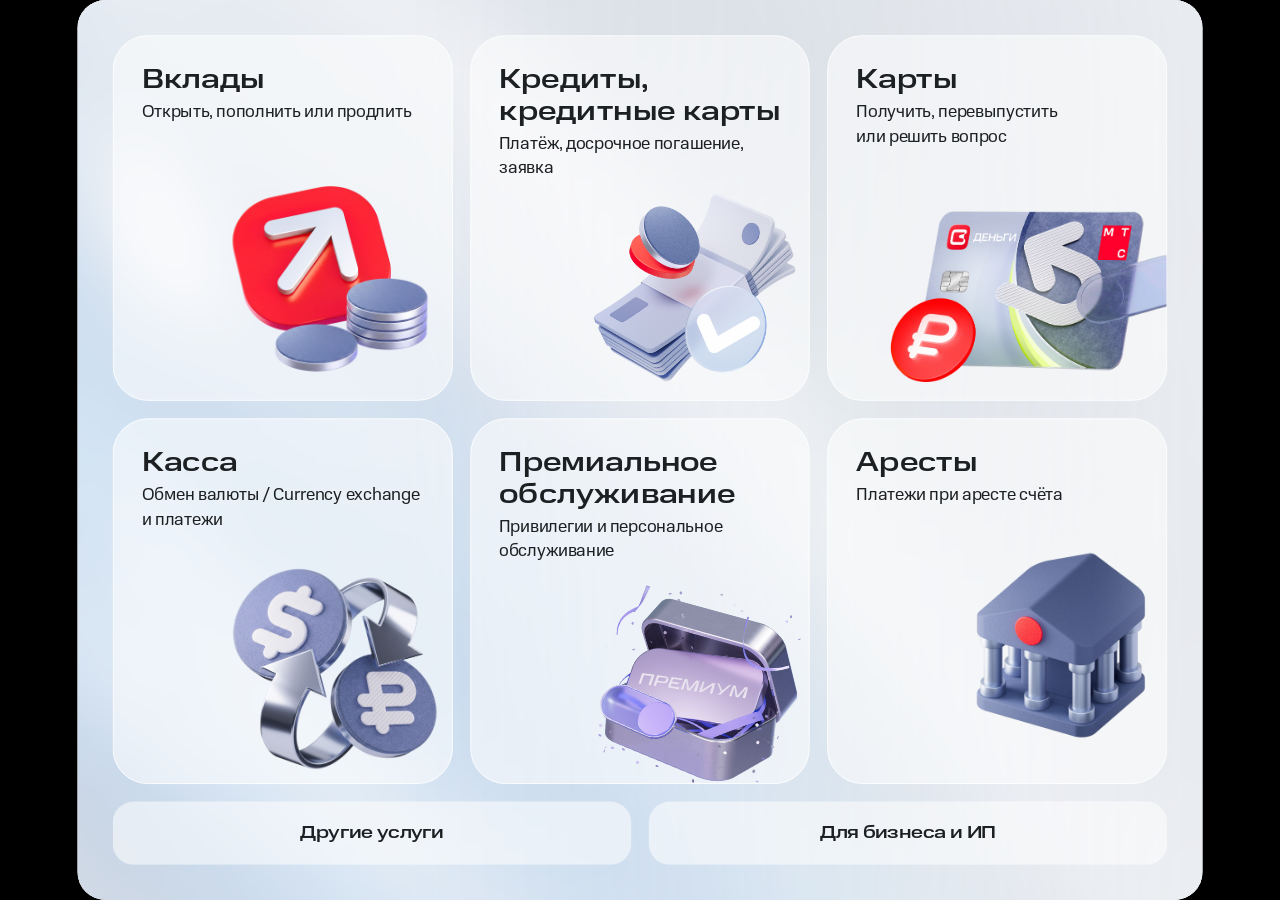
==== index.html @ 758f0f4c "Publish public prototype frontend with Supabase-protected metrics" ====
<!doctype html>
<html lang="ru">
  <head>
    <meta charset="UTF-8" />
    <meta name="viewport" content="width=device-width, initial-scale=1.0" />
    <title>МТС Банк · Прототип СУО</title>
    <meta name="description" content="Интерактивный прототип терминала электронной очереди. 1280 × 1024." />
    <meta name="robots" content="noindex, nofollow" />
    <script type="module" crossorigin src="./assets/index-Cea6zrxK.js"></script>
    <link rel="stylesheet" crossorigin href="./assets/index-D44jcWHh.css">
  </head>
  <body>
    <div id="root"></div>
  </body>
</html>
---- assets/index-D44jcWHh.css ----
.kiosk-prototype-stage{position:relative;width:100%;height:100dvh;overflow:hidden;background:#000}.kiosk-prototype-stage>.kiosk-prototype-shell{position:absolute;left:50%;top:50%;transform-origin:center}.kiosk-home{position:relative;isolation:isolate;display:flex;flex-direction:column;gap:36px;box-sizing:border-box;width:1280px;height:1024px;padding:40px;overflow:hidden;border-radius:32px;background:#f2f3f7;color:#1d2023;font-family:MTS Compact,sans-serif;-webkit-font-smoothing:antialiased;user-select:none;-webkit-user-select:none}.kiosk-background-stack{position:absolute;z-index:-1;top:0;right:0;bottom:0;left:0;pointer-events:none}.kiosk-background-layer{position:absolute;top:0;right:0;bottom:0;left:0;overflow:hidden;background:#f2f3f7}.kiosk-home__background{position:absolute;left:calc(50% - 45px);top:50%;display:flex;align-items:center;justify-content:center;width:2214px;height:1128px;transform:translate(-50%,-50%);pointer-events:none}.kiosk-home__gradient{position:relative;flex:none;width:1128px;height:2214px;transform:rotate(90deg) scaleY(-1);filter:blur(10px)}.kiosk-home__gradient>img{position:absolute;width:100%;height:100%;opacity:1;object-position:bottom}.kiosk-home__gradient-overlay{position:absolute;top:0;right:0;bottom:0;left:0;background:linear-gradient(to bottom,transparent 40%,rgb(255 255 255 / 50%) 80%)}.kiosk-background-layer--business .kiosk-home__background{left:calc(50% - 45.16px);width:3030px;height:1444px}.kiosk-background-layer--business .kiosk-home__gradient{width:1444px;height:3030px;transform:rotate(-90deg);filter:blur(25px)}.kiosk-background-layer--business .kiosk-home__gradient>img{object-fit:cover}.kiosk-ticket__home{position:absolute;right:0;bottom:0;z-index:2}.kiosk-home__business{-webkit-appearance:none;-moz-appearance:none;appearance:none;display:flex;align-items:center;justify-content:center;height:46px;padding:0 16px;border:0;border-radius:16px;background:#fff;color:inherit;font-family:MTS Wide,sans-serif;font-size:20px;font-weight:500;line-height:24px;white-space:nowrap;touch-action:manipulation;-webkit-tap-highlight-color:transparent;cursor:pointer}.kiosk-home__content{display:flex;flex:1;min-height:0;flex-direction:column;gap:20px}.kiosk-home__secondary{display:flex;flex:none;gap:20px;height:72px}.kiosk-home__secondary-button{flex:1;min-width:0;border:0;border-radius:24px;padding:20px 16px;background:#ffffff8c;color:inherit;font-family:MTS Wide,sans-serif;font-size:20px;font-weight:500;line-height:24px;touch-action:manipulation;-webkit-tap-highlight-color:transparent;cursor:pointer}.kiosk-home__secondary-button:focus-visible{outline:3px solid #ff0032;outline-offset:-4px}.kiosk-home__content--retail .kiosk-home__card--premium .kiosk-home__art{right:-58.78px;bottom:-66.11px}.kiosk-home__card--arrests .kiosk-home__art{left:100.67px;top:0;width:278.813px;height:278.813px;overflow:hidden}.kiosk-home__card--arrests .kiosk-home__art img{left:2.14%;top:6.48%;width:88.83%;height:88.83%}.kiosk-home__grid{position:relative;display:grid;grid-template-columns:repeat(3,minmax(0,1fr));grid-template-rows:repeat(2,minmax(0,1fr));flex:1;min-height:0;gap:20px}.kiosk-home__card{-webkit-appearance:none;-moz-appearance:none;appearance:none;position:relative;display:flex;flex-direction:column;align-items:stretch;min-width:0;min-height:0;gap:16px;padding:32px;overflow:hidden;border:1px solid #fff;border-radius:40px;background:#ffffff8c;color:inherit;text-align:left;touch-action:manipulation;-webkit-tap-highlight-color:transparent;cursor:pointer}.kiosk-home__card[data-selected],.kiosk-home__business[data-selected]{background:#ffffffe5}.kiosk-home__card:focus-visible,.kiosk-home__business:focus-visible{outline:3px solid #ff0032;outline-offset:-4px}.kiosk-home__copy{position:relative;z-index:1;display:flex;flex:none;flex-direction:column;gap:4px;width:100%}.kiosk-home h2{margin:0;font-family:MTS Wide,sans-serif;font-size:32px;font-weight:500;line-height:36px;letter-spacing:0}.kiosk-home p{margin:0;font-family:MTS Compact,sans-serif;font-size:20px;font-weight:400;line-height:28px;letter-spacing:0}.kiosk-home__art-slot{position:relative;flex:1;min-height:0;width:100%;pointer-events:none}.kiosk-home__art{position:absolute}.kiosk-home__art img{position:absolute;display:block;max-width:none;width:100%;height:100%;object-fit:cover}.kiosk-home__card--deposits .kiosk-home__art{right:-66.23px;bottom:-66.11px;width:351.813px;height:351.813px}.kiosk-home__card--loans .kiosk-home__art{right:-56.26px;bottom:-32.85px;width:307.693px;height:307.693px;overflow:hidden}.kiosk-home__card--loans .kiosk-home__art img{top:4.23%}.kiosk-home__card--cards .kiosk-home__art{right:-71.92px;bottom:-23.97px;width:394.59px;height:241.735px}.kiosk-home__card--cash .kiosk-home__art{right:-27.8px;bottom:-24.4px;width:281.164px;height:250.603px;overflow:hidden}.kiosk-home__card--cash .kiosk-home__art img{left:8.55%;top:0;width:93.34%;height:100.59%;object-fit:fill}.kiosk-home__card--premium .kiosk-home__art{right:-57.4px;bottom:-50.18px;display:flex;align-items:center;justify-content:center;width:300.112px;height:300.112px}.kiosk-home__premium-rotation{position:relative;flex:none;width:268.333px;height:268.333px;transform:rotate(7.27deg)}.kiosk-home__card--services .kiosk-home__art{right:-51.4px;bottom:-40.34px;width:278.813px;height:278.813px;overflow:hidden}.kiosk-home__card--services .kiosk-home__art img{left:2.14%;top:6.48%;width:88.83%;height:88.83%}.kiosk-prototype-viewport{position:relative;flex:1;width:1200px;min-height:0;overflow:hidden}.kiosk-prototype-content{position:absolute;top:0;right:0;bottom:0;left:0;display:flex;flex-direction:column;gap:36px}.kiosk-menu__back:focus-visible,.kiosk-menu__option:focus-visible{outline:3px solid #ff0032;outline-offset:-4px}.kiosk-home--business .kiosk-home__copy p{white-space:pre-line}.kiosk-home__card--business-rko .kiosk-home__art{left:calc(50% + 52.5px);top:calc(50% + 10px);width:258px;height:262px;transform:translate(-50%,-50%)}.kiosk-home__card--client-bank .kiosk-home__art{right:-20.5px;bottom:-12px;width:262px;height:230px}.kiosk-home__card--acquiring .kiosk-home__art{left:calc(50% + 55.76px);top:calc(50% + 11.88px);display:flex;align-items:center;justify-content:center;width:271.174px;height:273.768px;transform:translate(-50%,-50%)}.kiosk-home__business-rotation{position:relative;flex:none}.kiosk-home__card--acquiring .kiosk-home__business-rotation{width:242px;height:245px;transform:rotate(7.3deg)}.kiosk-home__card--payroll .kiosk-home__art{right:-13.17px;bottom:-11px;width:250px;height:225px}.kiosk-home__card--business-deposits .kiosk-home__art{left:calc(50% + 49.34px);top:calc(50% + 23px);width:267px;height:262px;transform:translate(-50%,-50%)}.kiosk-home__card--business-loans .kiosk-home__art{right:-34.76px;bottom:-29.95px;display:flex;align-items:center;justify-content:center;width:292.497px;height:253.925px}.kiosk-home__card--business-loans .kiosk-home__business-rotation{width:273.881px;height:231.577px;transform:rotate(4.85deg)}.kiosk-menu__heading{position:relative;display:flex;align-items:center;flex:none;width:1200px;height:80px;gap:32px}.kiosk-menu__back{-webkit-appearance:none;-moz-appearance:none;appearance:none;display:flex;align-items:center;justify-content:center;flex:none;width:72px;height:72px;border:0;padding:20px;border-radius:80px;background:#fff;cursor:pointer;touch-action:manipulation;-webkit-tap-highlight-color:transparent}.kiosk-menu__icon-viewport{display:flex;align-items:center;justify-content:center;flex:none;width:32px;height:32px;overflow:hidden}.kiosk-menu__icon-viewport img{display:block;flex:none;max-width:none}.kiosk-menu__title,.kiosk-ticket__heading h1{margin:0;font-family:MTS Wide,sans-serif;font-size:36px;font-weight:500;line-height:40px;letter-spacing:0;outline:none}.kiosk-menu__grid{position:relative;display:grid;grid-template-columns:repeat(2,minmax(0,1fr));grid-template-rows:repeat(5,136px);flex:1;min-height:0;width:1200px;gap:20px}.kiosk-menu__grid[data-menu=services]{grid-template-rows:repeat(3,136px) minmax(136px,1fr) 136px}.kiosk-menu__option{-webkit-appearance:none;-moz-appearance:none;appearance:none;display:flex;align-items:center;justify-content:space-between;gap:0;min-width:0;padding:32px;border:0;border-radius:40px;background:#fff;color:#1d2023;text-align:left;cursor:pointer;touch-action:manipulation;-webkit-tap-highlight-color:transparent}.kiosk-menu__option:active{background:#f9fafc}.kiosk-menu__option-copy{display:flex;flex:1;flex-direction:column;align-items:flex-start;min-width:0;gap:8px}.kiosk-menu__option-title{width:100%;font-family:MTS Wide,sans-serif;font-size:24px;font-weight:500;line-height:28px;white-space:pre-line}.kiosk-menu__arrow{display:flex;align-items:center;justify-content:center;flex:none;width:64px;height:64px;padding:20px;border-radius:20px;background:#f2f3f7}.kiosk-menu__arrow--plain{background:#fff}.kiosk-menu__tags{display:flex;gap:4px;font-family:MTS Text,sans-serif;font-size:20px;font-weight:400;line-height:28px;white-space:nowrap}.kiosk-menu__tags>span{display:flex;align-items:center;height:36px;padding:4px 6px;border-radius:20px;background:#f2f3f7}.kiosk-ticket__heading{position:relative;display:flex;flex:none;flex-direction:column;align-items:center;justify-content:center;width:1200px;height:80px;gap:8px;text-align:center}.kiosk-ticket__heading p{font-family:MTS Text,sans-serif;font-size:24px;line-height:32px}.kiosk-ticket__content{position:relative;display:flex;flex:1;align-items:center;justify-content:center;width:1200px;min-height:0}.kiosk-printer{position:relative;flex:none;width:582px;height:668.447px}.kiosk-printer__slot{position:absolute;inset:0 0 auto;height:40px;border:1px solid rgb(188 195 208 / 20%);border-radius:42px;background:#bbc1c7;box-shadow:inset 0 0 4px #00000040}.kiosk-printer__slot img{position:absolute;left:10px;top:10px;max-width:none;border-radius:20px}.kiosk-printer__paper-window{position:absolute;left:28px;top:20.447px;width:526px;height:648px;overflow:hidden;filter:drop-shadow(0 4px 12px rgb(0 0 0 / 20%))}.kiosk-printer__paper-shadow{position:absolute;z-index:1;top:0;left:0;width:100%;height:26px;background:linear-gradient(to bottom,rgb(0 0 0 / 40%),transparent);pointer-events:none}.kiosk-receipt{display:flex;flex-direction:column;width:526px;height:648px}.kiosk-receipt__body{display:flex;flex:1;flex-direction:column;align-items:center;min-height:0;padding:50px 20px 20px;gap:20px;background-image:linear-gradient(0deg,#0000000d,#fdfdf90d 10%),linear-gradient(90deg,#fdfdf9,#fdfdf9)}.kiosk-receipt__header{display:flex;align-items:center;justify-content:space-between;flex:none;width:100%;height:24px;font-family:MTS Wide,sans-serif;font-size:20px;font-weight:500;line-height:24px}.kiosk-receipt__header time,.kiosk-receipt__label{font-family:MTS Wide,sans-serif;font-size:10px;font-weight:700;line-height:12px;text-transform:uppercase;color:#626c77}.kiosk-receipt__header time{text-align:right}.kiosk-receipt__separator{flex:none;width:100%;height:1px;border-top:1px dashed #8d969f}.kiosk-receipt__number{display:flex;flex:1;flex-direction:column;align-items:center;justify-content:center;min-height:0;width:100%;gap:20px}.kiosk-receipt__number strong{font-family:MTS Wide,sans-serif;font-size:80px;font-weight:500;line-height:72px}.kiosk-receipt__service{display:flex;flex:none;flex-direction:column;align-items:center;width:100%;gap:8px;text-align:center}.kiosk-receipt__service>[data-ticket-service]{font-family:MTS Text,sans-serif;font-size:20px;line-height:28px;overflow-wrap:anywhere}.kiosk-receipt__instructions{display:flex;flex:none;flex-direction:column;align-items:center;gap:12px;font-family:MTS Compact,sans-serif;font-size:14px;font-weight:400;line-height:20px;text-align:center;color:#626c77}.kiosk-receipt__edge{display:block;flex:none;max-width:none}/*! tailwindcss v4.1.12 | MIT License | https://tailwindcss.com */@font-face{font-family:MTS Compact;src:url(./MTSCompact-Regular-wCKyQM0D.woff2)format("woff2");font-weight:400;font-display:swap}@font-face{font-family:MTS Compact;src:url(./MTSCompact-Medium-CcTpAFTL.woff2)format("woff2");font-weight:500 600;font-display:swap}@font-face{font-family:MTS Wide;src:url(./MTSWide-Bold-Oon_wgCm.woff2)format("woff2");font-weight:700;font-display:swap}@font-face{font-family:MTS Wide;src:url(./MTSWide-Medium-Qw88QCFN.ttf)format("truetype");font-weight:500;font-display:swap}@font-face{font-family:MTS Text;src:url(./MTSText-Regular-DjnoRHRw.ttf)format("truetype");font-weight:400;font-display:swap}@layer theme{:root,:host{--font-sans:ui-sans-serif,system-ui,sans-serif,"Apple Color Emoji","Segoe UI Emoji","Segoe UI Symbol","Noto Color Emoji";--font-mono:ui-monospace,SFMono-Regular,Menlo,Monaco,Consolas,"Liberation Mono","Courier New",monospace;--default-font-family:var(--font-sans);--default-mono-font-family:var(--font-mono)}}@layer base{*,:after,:before,::backdrop{box-sizing:border-box;border:0 solid;margin:0;padding:0}::file-selector-button{box-sizing:border-box;border:0 solid;margin:0;padding:0}html,:host{-webkit-text-size-adjust:100%;-moz-tab-size:4;tab-size:4;line-height:1.5;font-family:var(--default-font-family,ui-sans-serif,system-ui,sans-serif,"Apple Color Emoji","Segoe UI Emoji","Segoe UI Symbol","Noto Color Emoji");font-feature-settings:var(--default-font-feature-settings,normal);font-variation-settings:var(--default-font-variation-settings,normal);-webkit-tap-highlight-color:transparent}hr{height:0;color:inherit;border-top-width:1px}abbr:where([title]){-webkit-text-decoration:underline dotted;text-decoration:underline dotted}h1,h2,h3,h4,h5,h6{font-size:inherit;font-weight:inherit}a{color:inherit;-webkit-text-decoration:inherit;text-decoration:inherit}b,strong{font-weight:bolder}code,kbd,samp,pre{font-family:var(--default-mono-font-family,ui-monospace,SFMono-Regular,Menlo,Monaco,Consolas,"Liberation Mono","Courier New",monospace);font-feature-settings:var(--default-mono-font-feature-settings,normal);font-variation-settings:var(--default-mono-font-variation-settings,normal);font-size:1em}small{font-size:80%}sub,sup{vertical-align:baseline;font-size:75%;line-height:0;position:relative}sub{bottom:-.25em}sup{top:-.5em}table{text-indent:0;border-color:inherit;border-collapse:collapse}:-moz-focusring{outline:auto}progress{vertical-align:baseline}summary{display:list-item}ol,ul,menu{list-style:none}img,svg,video,canvas,audio,iframe,embed,object{vertical-align:middle;display:block}img,video{max-width:100%;height:auto}button,input,select,optgroup,textarea{font:inherit;font-feature-settings:inherit;font-variation-settings:inherit;letter-spacing:inherit;color:inherit;opacity:1;background-color:#0000;border-radius:0}::file-selector-button{font:inherit;font-feature-settings:inherit;font-variation-settings:inherit;letter-spacing:inherit;color:inherit;opacity:1;background-color:#0000;border-radius:0}:where(select:is([multiple],[size])) optgroup{font-weight:bolder}:where(select:is([multiple],[size])) optgroup option{padding-inline-start:20px}::file-selector-button{margin-inline-end:4px}::placeholder{opacity:1}@supports (not ((-webkit-appearance:-apple-pay-button))) or (contain-intrinsic-size:1px){::placeholder{color:currentColor}@supports (color:color-mix(in lab,red,red)){::placeholder{color:color-mix(in oklab,currentcolor 50%,transparent)}}}textarea{resize:vertical}::-webkit-search-decoration{-webkit-appearance:none}::-webkit-date-and-time-value{min-height:1lh;text-align:inherit}::-webkit-datetime-edit{display:inline-flex}::-webkit-datetime-edit-fields-wrapper{padding:0}::-webkit-datetime-edit{padding-block:0}::-webkit-datetime-edit-year-field{padding-block:0}::-webkit-datetime-edit-month-field{padding-block:0}::-webkit-datetime-edit-day-field{padding-block:0}::-webkit-datetime-edit-hour-field{padding-block:0}::-webkit-datetime-edit-minute-field{padding-block:0}::-webkit-datetime-edit-second-field{padding-block:0}::-webkit-datetime-edit-millisecond-field{padding-block:0}::-webkit-datetime-edit-meridiem-field{padding-block:0}::-webkit-calendar-picker-indicator{line-height:1}:-moz-ui-invalid{box-shadow:none}button,input:where([type=button],[type=reset],[type=submit]){-webkit-appearance:button;-moz-appearance:button;appearance:button}::file-selector-button{-webkit-appearance:button;-moz-appearance:button;appearance:button}::-webkit-inner-spin-button{height:auto}::-webkit-outer-spin-button{height:auto}[hidden]:where(:not([hidden=until-found])){display:none!important}}@layer components,utilities;html,body,#root{min-height:100%;margin:0}html{font-size:16px}body{background:#000}
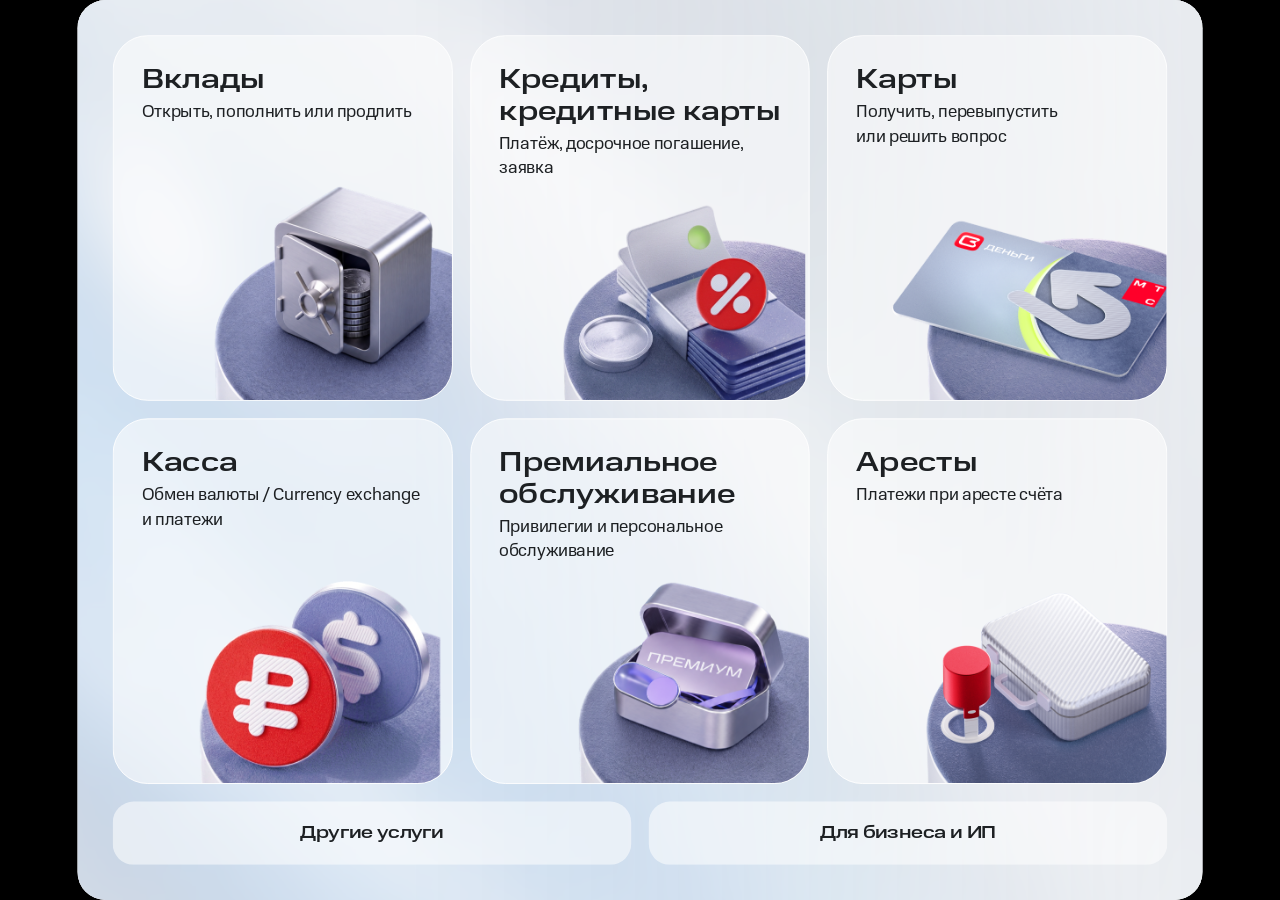
==== commit cd04b5fb: "Publish updated kiosk home illustrations" ====
--- a/index.html
+++ b/index.html
@@ -6,8 +6,8 @@
     <title>МТС Банк · Прототип СУО</title>
     <meta name="description" content="Интерактивный прототип терминала электронной очереди. 1280 × 1024." />
     <meta name="robots" content="noindex, nofollow" />
-    <script type="module" crossorigin src="./assets/index-Cea6zrxK.js"></script>
-    <link rel="stylesheet" crossorigin href="./assets/index-D44jcWHh.css">
+    <script type="module" crossorigin src="./assets/index-D0PzVNwk.js"></script>
+    <link rel="stylesheet" crossorigin href="./assets/index-BdX61cpm.css">
   </head>
   <body>
     <div id="root"></div>
--- a/assets/index-BdX61cpm.css
+++ b/assets/index-BdX61cpm.css
@@ -0,0 +1 @@
+.kiosk-prototype-stage{position:relative;width:100%;height:100dvh;overflow:hidden;background:#000}.kiosk-prototype-stage>.kiosk-prototype-shell{position:absolute;left:50%;top:50%;transform-origin:center}.kiosk-home{position:relative;isolation:isolate;display:flex;flex-direction:column;gap:36px;box-sizing:border-box;width:1280px;height:1024px;padding:40px;overflow:hidden;border-radius:32px;background:#f2f3f7;color:#1d2023;font-family:MTS Compact,sans-serif;-webkit-font-smoothing:antialiased;user-select:none;-webkit-user-select:none}.kiosk-background-stack{position:absolute;z-index:-1;top:0;right:0;bottom:0;left:0;pointer-events:none}.kiosk-background-layer{position:absolute;top:0;right:0;bottom:0;left:0;overflow:hidden;background:#f2f3f7}.kiosk-home__background{position:absolute;left:calc(50% - 45px);top:50%;display:flex;align-items:center;justify-content:center;width:2214px;height:1128px;transform:translate(-50%,-50%);pointer-events:none}.kiosk-home__gradient{position:relative;flex:none;width:1128px;height:2214px;transform:rotate(90deg) scaleY(-1);filter:blur(10px)}.kiosk-home__gradient>img{position:absolute;width:100%;height:100%;opacity:1;object-position:bottom}.kiosk-home__gradient-overlay{position:absolute;top:0;right:0;bottom:0;left:0;background:linear-gradient(to bottom,transparent 40%,rgb(255 255 255 / 50%) 80%)}.kiosk-background-layer--business .kiosk-home__background{left:calc(50% - 45.16px);width:3030px;height:1444px}.kiosk-background-layer--business .kiosk-home__gradient{width:1444px;height:3030px;transform:rotate(-90deg);filter:blur(25px)}.kiosk-background-layer--business .kiosk-home__gradient>img{object-fit:cover}.kiosk-ticket__home{position:absolute;right:0;bottom:0;z-index:2}.kiosk-home__business{-webkit-appearance:none;-moz-appearance:none;appearance:none;display:flex;align-items:center;justify-content:center;height:46px;padding:0 16px;border:0;border-radius:16px;background:#fff;color:inherit;font-family:MTS Wide,sans-serif;font-size:20px;font-weight:500;line-height:24px;white-space:nowrap;touch-action:manipulation;-webkit-tap-highlight-color:transparent;cursor:pointer}.kiosk-home__content{display:flex;flex:1;min-height:0;flex-direction:column;gap:20px}.kiosk-home__secondary{display:flex;flex:none;gap:20px;height:72px}.kiosk-home__secondary-button{flex:1;min-width:0;border:0;border-radius:24px;padding:20px 16px;background:#ffffff8c;color:inherit;font-family:MTS Wide,sans-serif;font-size:20px;font-weight:500;line-height:24px;touch-action:manipulation;-webkit-tap-highlight-color:transparent;cursor:pointer}.kiosk-home__secondary-button:focus-visible{outline:3px solid #ff0032;outline-offset:-4px}.kiosk-home__grid{position:relative;display:grid;grid-template-columns:repeat(3,minmax(0,1fr));grid-template-rows:repeat(2,minmax(0,1fr));flex:1;min-height:0;gap:20px}.kiosk-home__card{-webkit-appearance:none;-moz-appearance:none;appearance:none;position:relative;display:flex;flex-direction:column;align-items:stretch;min-width:0;min-height:0;gap:16px;padding:32px;overflow:hidden;border:1px solid #fff;border-radius:40px;background:#ffffff8c;color:inherit;text-align:left;touch-action:manipulation;-webkit-tap-highlight-color:transparent;cursor:pointer}.kiosk-home__card[data-selected],.kiosk-home__business[data-selected]{background:#ffffffe5}.kiosk-home__card:focus-visible,.kiosk-home__business:focus-visible{outline:3px solid #ff0032;outline-offset:-4px}.kiosk-home__copy{position:relative;z-index:1;display:flex;flex:none;flex-direction:column;gap:4px;width:100%}.kiosk-home h2{margin:0;font-family:MTS Wide,sans-serif;font-size:32px;font-weight:500;line-height:36px;letter-spacing:0}.kiosk-home p{margin:0;font-family:MTS Compact,sans-serif;font-size:20px;font-weight:400;line-height:28px;letter-spacing:0}.kiosk-home__art-slot{position:relative;flex:1;min-height:0;width:100%;pointer-events:none}.kiosk-home__art{position:absolute}.kiosk-home__art img{position:absolute;display:block;max-width:none;width:100%;height:100%;object-fit:cover}.kiosk-home__content--retail .kiosk-home__art-slot{position:absolute;top:-1px;right:-1px;bottom:-1px;left:-1px;width:auto}.kiosk-home__content--retail .kiosk-home__art{top:0;right:0;bottom:0;left:0}.kiosk-home__premium-rotation{position:absolute;top:0;right:0;bottom:0;left:0}.kiosk-home__content--retail .kiosk-home__art img{object-fit:fill}.kiosk-home__card--services .kiosk-home__art{right:-51.4px;bottom:-40.34px;width:278.813px;height:278.813px;overflow:hidden}.kiosk-home__card--services .kiosk-home__art img{left:2.14%;top:6.48%;width:88.83%;height:88.83%}.kiosk-prototype-viewport{position:relative;flex:1;width:1200px;min-height:0;overflow:hidden}.kiosk-prototype-content{position:absolute;top:0;right:0;bottom:0;left:0;display:flex;flex-direction:column;gap:36px}.kiosk-menu__back:focus-visible,.kiosk-menu__option:focus-visible{outline:3px solid #ff0032;outline-offset:-4px}.kiosk-home--business .kiosk-home__copy p{white-space:pre-line}.kiosk-home__card--business-rko .kiosk-home__art{left:calc(50% + 52.5px);top:calc(50% + 10px);width:258px;height:262px;transform:translate(-50%,-50%)}.kiosk-home__card--client-bank .kiosk-home__art{right:-20.5px;bottom:-12px;width:262px;height:230px}.kiosk-home__card--acquiring .kiosk-home__art{left:calc(50% + 55.76px);top:calc(50% + 11.88px);display:flex;align-items:center;justify-content:center;width:271.174px;height:273.768px;transform:translate(-50%,-50%)}.kiosk-home__business-rotation{position:relative;flex:none}.kiosk-home__card--acquiring .kiosk-home__business-rotation{width:242px;height:245px;transform:rotate(7.3deg)}.kiosk-home__card--payroll .kiosk-home__art{right:-13.17px;bottom:-11px;width:250px;height:225px}.kiosk-home__card--business-deposits .kiosk-home__art{left:calc(50% + 49.34px);top:calc(50% + 23px);width:267px;height:262px;transform:translate(-50%,-50%)}.kiosk-home__card--business-loans .kiosk-home__art{right:-34.76px;bottom:-29.95px;display:flex;align-items:center;justify-content:center;width:292.497px;height:253.925px}.kiosk-home__card--business-loans .kiosk-home__business-rotation{width:273.881px;height:231.577px;transform:rotate(4.85deg)}.kiosk-menu__heading{position:relative;display:flex;align-items:center;flex:none;width:1200px;height:80px;gap:32px}.kiosk-menu__back{-webkit-appearance:none;-moz-appearance:none;appearance:none;display:flex;align-items:center;justify-content:center;flex:none;width:72px;height:72px;border:0;padding:20px;border-radius:80px;background:#fff;cursor:pointer;touch-action:manipulation;-webkit-tap-highlight-color:transparent}.kiosk-menu__icon-viewport{display:flex;align-items:center;justify-content:center;flex:none;width:32px;height:32px;overflow:hidden}.kiosk-menu__icon-viewport img{display:block;flex:none;max-width:none}.kiosk-menu__title,.kiosk-ticket__heading h1{margin:0;font-family:MTS Wide,sans-serif;font-size:36px;font-weight:500;line-height:40px;letter-spacing:0;outline:none}.kiosk-menu__grid{position:relative;display:grid;grid-template-columns:repeat(2,minmax(0,1fr));grid-template-rows:repeat(5,136px);flex:1;min-height:0;width:1200px;gap:20px}.kiosk-menu__grid[data-menu=services]{grid-template-rows:repeat(3,136px) minmax(136px,1fr) 136px}.kiosk-menu__option{-webkit-appearance:none;-moz-appearance:none;appearance:none;display:flex;align-items:center;justify-content:space-between;gap:0;min-width:0;padding:32px;border:0;border-radius:40px;background:#fff;color:#1d2023;text-align:left;cursor:pointer;touch-action:manipulation;-webkit-tap-highlight-color:transparent}.kiosk-menu__option:active{background:#f9fafc}.kiosk-menu__option-copy{display:flex;flex:1;flex-direction:column;align-items:flex-start;min-width:0;gap:8px}.kiosk-menu__option-title{width:100%;font-family:MTS Wide,sans-serif;font-size:24px;font-weight:500;line-height:28px;white-space:pre-line}.kiosk-menu__arrow{display:flex;align-items:center;justify-content:center;flex:none;width:64px;height:64px;padding:20px;border-radius:20px;background:#f2f3f7}.kiosk-menu__arrow--plain{background:#fff}.kiosk-menu__tags{display:flex;gap:4px;font-family:MTS Text,sans-serif;font-size:20px;font-weight:400;line-height:28px;white-space:nowrap}.kiosk-menu__tags>span{display:flex;align-items:center;height:36px;padding:4px 6px;border-radius:20px;background:#f2f3f7}.kiosk-ticket__heading{position:relative;display:flex;flex:none;flex-direction:column;align-items:center;justify-content:center;width:1200px;height:80px;gap:8px;text-align:center}.kiosk-ticket__heading p{font-family:MTS Text,sans-serif;font-size:24px;line-height:32px}.kiosk-ticket__content{position:relative;display:flex;flex:1;align-items:center;justify-content:center;width:1200px;min-height:0}.kiosk-printer{position:relative;flex:none;width:582px;height:668.447px}.kiosk-printer__slot{position:absolute;inset:0 0 auto;height:40px;border:1px solid rgb(188 195 208 / 20%);border-radius:42px;background:#bbc1c7;box-shadow:inset 0 0 4px #00000040}.kiosk-printer__slot img{position:absolute;left:10px;top:10px;max-width:none;border-radius:20px}.kiosk-printer__paper-window{position:absolute;left:28px;top:20.447px;width:526px;height:648px;overflow:hidden;filter:drop-shadow(0 4px 12px rgb(0 0 0 / 20%))}.kiosk-printer__paper-shadow{position:absolute;z-index:1;top:0;left:0;width:100%;height:26px;background:linear-gradient(to bottom,rgb(0 0 0 / 40%),transparent);pointer-events:none}.kiosk-receipt{display:flex;flex-direction:column;width:526px;height:648px}.kiosk-receipt__body{display:flex;flex:1;flex-direction:column;align-items:center;min-height:0;padding:50px 20px 20px;gap:20px;background-image:linear-gradient(0deg,#0000000d,#fdfdf90d 10%),linear-gradient(90deg,#fdfdf9,#fdfdf9)}.kiosk-receipt__header{display:flex;align-items:center;justify-content:space-between;flex:none;width:100%;height:24px;font-family:MTS Wide,sans-serif;font-size:20px;font-weight:500;line-height:24px}.kiosk-receipt__header time,.kiosk-receipt__label{font-family:MTS Wide,sans-serif;font-size:10px;font-weight:700;line-height:12px;text-transform:uppercase;color:#626c77}.kiosk-receipt__header time{text-align:right}.kiosk-receipt__separator{flex:none;width:100%;height:1px;border-top:1px dashed #8d969f}.kiosk-receipt__number{display:flex;flex:1;flex-direction:column;align-items:center;justify-content:center;min-height:0;width:100%;gap:20px}.kiosk-receipt__number strong{font-family:MTS Wide,sans-serif;font-size:80px;font-weight:500;line-height:72px}.kiosk-receipt__service{display:flex;flex:none;flex-direction:column;align-items:center;width:100%;gap:8px;text-align:center}.kiosk-receipt__service>[data-ticket-service]{font-family:MTS Text,sans-serif;font-size:20px;line-height:28px;overflow-wrap:anywhere}.kiosk-receipt__instructions{display:flex;flex:none;flex-direction:column;align-items:center;gap:12px;font-family:MTS Compact,sans-serif;font-size:14px;font-weight:400;line-height:20px;text-align:center;color:#626c77}.kiosk-receipt__edge{display:block;flex:none;max-width:none}/*! tailwindcss v4.1.12 | MIT License | https://tailwindcss.com */@font-face{font-family:MTS Compact;src:url(./MTSCompact-Regular-wCKyQM0D.woff2)format("woff2");font-weight:400;font-display:swap}@font-face{font-family:MTS Compact;src:url(./MTSCompact-Medium-CcTpAFTL.woff2)format("woff2");font-weight:500 600;font-display:swap}@font-face{font-family:MTS Wide;src:url(./MTSWide-Bold-Oon_wgCm.woff2)format("woff2");font-weight:700;font-display:swap}@font-face{font-family:MTS Wide;src:url(./MTSWide-Medium-Qw88QCFN.ttf)format("truetype");font-weight:500;font-display:swap}@font-face{font-family:MTS Text;src:url(./MTSText-Regular-DjnoRHRw.ttf)format("truetype");font-weight:400;font-display:swap}@layer theme{:root,:host{--font-sans:ui-sans-serif,system-ui,sans-serif,"Apple Color Emoji","Segoe UI Emoji","Segoe UI Symbol","Noto Color Emoji";--font-mono:ui-monospace,SFMono-Regular,Menlo,Monaco,Consolas,"Liberation Mono","Courier New",monospace;--default-font-family:var(--font-sans);--default-mono-font-family:var(--font-mono)}}@layer base{*,:after,:before,::backdrop{box-sizing:border-box;border:0 solid;margin:0;padding:0}::file-selector-button{box-sizing:border-box;border:0 solid;margin:0;padding:0}html,:host{-webkit-text-size-adjust:100%;-moz-tab-size:4;tab-size:4;line-height:1.5;font-family:var(--default-font-family,ui-sans-serif,system-ui,sans-serif,"Apple Color Emoji","Segoe UI Emoji","Segoe UI Symbol","Noto Color Emoji");font-feature-settings:var(--default-font-feature-settings,normal);font-variation-settings:var(--default-font-variation-settings,normal);-webkit-tap-highlight-color:transparent}hr{height:0;color:inherit;border-top-width:1px}abbr:where([title]){-webkit-text-decoration:underline dotted;text-decoration:underline dotted}h1,h2,h3,h4,h5,h6{font-size:inherit;font-weight:inherit}a{color:inherit;-webkit-text-decoration:inherit;text-decoration:inherit}b,strong{font-weight:bolder}code,kbd,samp,pre{font-family:var(--default-mono-font-family,ui-monospace,SFMono-Regular,Menlo,Monaco,Consolas,"Liberation Mono","Courier New",monospace);font-feature-settings:var(--default-mono-font-feature-settings,normal);font-variation-settings:var(--default-mono-font-variation-settings,normal);font-size:1em}small{font-size:80%}sub,sup{vertical-align:baseline;font-size:75%;line-height:0;position:relative}sub{bottom:-.25em}sup{top:-.5em}table{text-indent:0;border-color:inherit;border-collapse:collapse}:-moz-focusring{outline:auto}progress{vertical-align:baseline}summary{display:list-item}ol,ul,menu{list-style:none}img,svg,video,canvas,audio,iframe,embed,object{vertical-align:middle;display:block}img,video{max-width:100%;height:auto}button,input,select,optgroup,textarea{font:inherit;font-feature-settings:inherit;font-variation-settings:inherit;letter-spacing:inherit;color:inherit;opacity:1;background-color:#0000;border-radius:0}::file-selector-button{font:inherit;font-feature-settings:inherit;font-variation-settings:inherit;letter-spacing:inherit;color:inherit;opacity:1;background-color:#0000;border-radius:0}:where(select:is([multiple],[size])) optgroup{font-weight:bolder}:where(select:is([multiple],[size])) optgroup option{padding-inline-start:20px}::file-selector-button{margin-inline-end:4px}::placeholder{opacity:1}@supports (not ((-webkit-appearance:-apple-pay-button))) or (contain-intrinsic-size:1px){::placeholder{color:currentColor}@supports (color:color-mix(in lab,red,red)){::placeholder{color:color-mix(in oklab,currentcolor 50%,transparent)}}}textarea{resize:vertical}::-webkit-search-decoration{-webkit-appearance:none}::-webkit-date-and-time-value{min-height:1lh;text-align:inherit}::-webkit-datetime-edit{display:inline-flex}::-webkit-datetime-edit-fields-wrapper{padding:0}::-webkit-datetime-edit{padding-block:0}::-webkit-datetime-edit-year-field{padding-block:0}::-webkit-datetime-edit-month-field{padding-block:0}::-webkit-datetime-edit-day-field{padding-block:0}::-webkit-datetime-edit-hour-field{padding-block:0}::-webkit-datetime-edit-minute-field{padding-block:0}::-webkit-datetime-edit-second-field{padding-block:0}::-webkit-datetime-edit-millisecond-field{padding-block:0}::-webkit-datetime-edit-meridiem-field{padding-block:0}::-webkit-calendar-picker-indicator{line-height:1}:-moz-ui-invalid{box-shadow:none}button,input:where([type=button],[type=reset],[type=submit]){-webkit-appearance:button;-moz-appearance:button;appearance:button}::file-selector-button{-webkit-appearance:button;-moz-appearance:button;appearance:button}::-webkit-inner-spin-button{height:auto}::-webkit-outer-spin-button{height:auto}[hidden]:where(:not([hidden=until-found])){display:none!important}}@layer components,utilities;html,body,#root{min-height:100%;margin:0}html{font-size:16px}body{background:#000}
